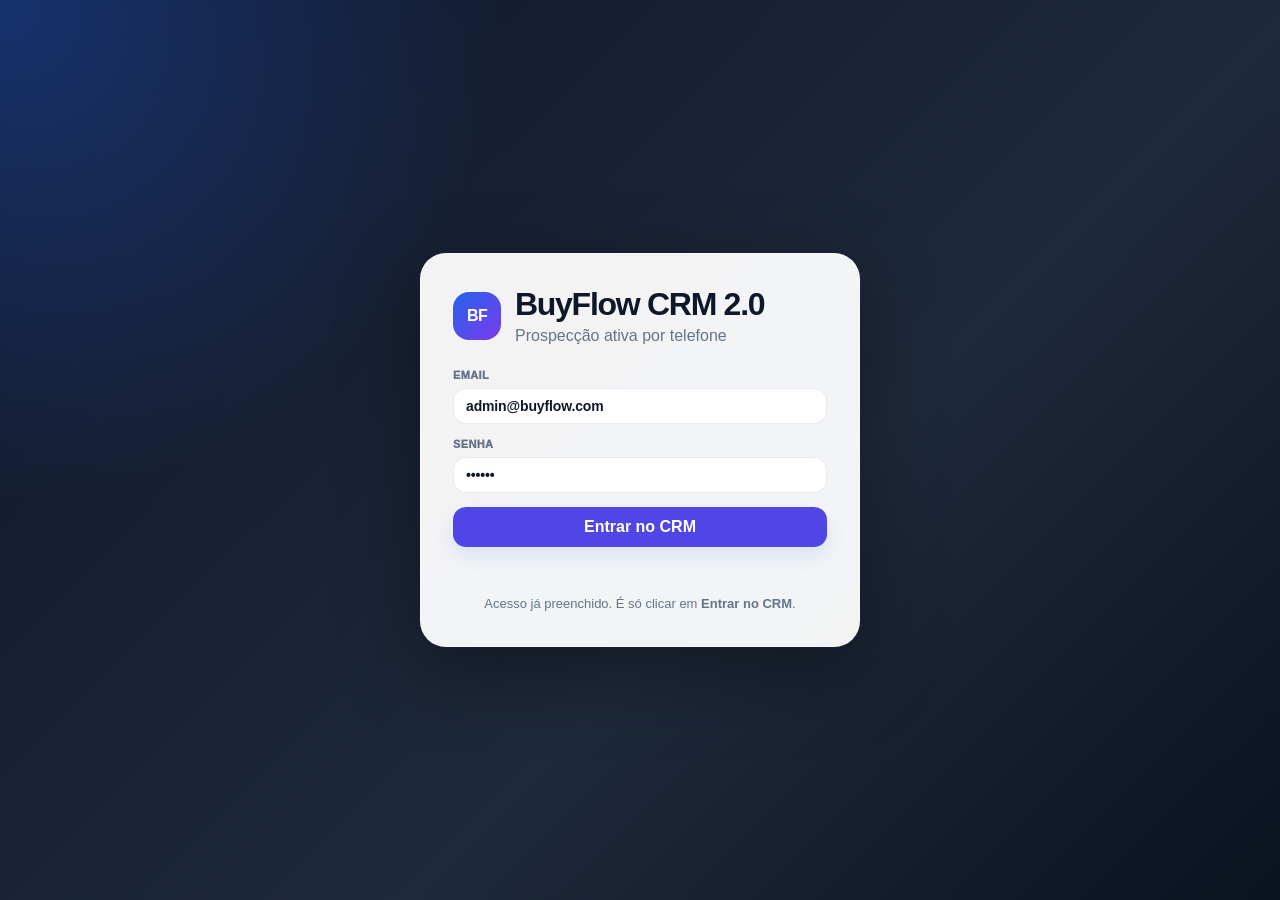
==== index.html @ d3665336 "Publicar site estatico do CRM" ====
<!DOCTYPE html>
<html lang="pt-BR">
<head>
  <meta charset="UTF-8" />
  <meta name="viewport" content="width=device-width, initial-scale=1.0" />
  <title>BuyFlow CRM 2.0 | Prospecção Ativa</title>
  <link rel="stylesheet" href="assets/styles.css" />
</head>
<body>
  <div id="loginView" class="login-shell">
    <form id="loginForm" class="login-card">
      <div class="login-brand">
        <div class="brand-mark">BF</div>
        <div>
          <h1 style="margin:0;letter-spacing:-.04em;">BuyFlow CRM 2.0</h1>
          <p style="margin:4px 0 0;color:#64748B;">Prospecção ativa por telefone</p>
        </div>
      </div>
      <div class="grid" style="gap:14px;">
        <div class="field">
          <label for="loginEmail">Email</label>
          <input id="loginEmail" name="email" class="input" type="email" value="admin@buyflow.com" placeholder="nome@empresa.com" autocomplete="email" required />
        </div>
        <div class="field">
          <label for="loginPassword">Senha</label>
          <input id="loginPassword" name="password" class="input" type="password" value="123456" placeholder="Sua senha de acesso" autocomplete="current-password" required />
        </div>
        <button class="btn" type="submit">Entrar no CRM</button>
        <div id="loginErrorMessage" style="color:var(--danger); font-size:13px; min-height:1.5em; text-align:center;"></div>
        <p style="margin:0;color:#64748B;font-size:13px;line-height:1.45; text-align:center;">Acesso já preenchido. É só clicar em <strong>Entrar no CRM</strong>.</p>
      </div>
    </form>
  </div>

  <div id="appView" class="app hidden">
    <aside id="sidebar" class="sidebar">
      <div class="sidebar-brand">
        <div class="brand-mark">BF</div>
        <div>
          <strong>BuyFlow CRM</strong>
          <small>Telefone • B2C local</small>
        </div>
      </div>
      <nav class="nav" id="nav"></nav>
      <div class="sidebar-footer">
        <button id="bfNotificationCard" type="button" class="bf-sidebar-notification-card" aria-label="Abrir central de notificações">
          <span id="bfNotificationIcon" class="bf-sidebar-notification-icon">🔔</span>
          <span class="bf-sidebar-notification-copy">
            <strong id="bfNotificationTitle">Notificações</strong>
            <small id="bfNotificationSnippet">Nada urgente agora.</small>
          </span>
          <span id="bfNotificationTone" class="bf-sidebar-notification-tone hidden">OK</span>
          <span id="bfNotificationBadge" class="profile-footer-alert-badge hidden">0</span>
        </button>
        <button id="profileSettingsBtn" type="button" class="sidebar-user-card profile-footer" aria-label="Abrir Perfil e Configurações" style="width: 100%; text-align: left; background: var(--sidebar-soft); border: 1px solid rgba(255,255,255,.08); padding: 14px; border-radius: 18px; display: flex; align-items: center; gap: 12px; color: #E2E8F0; transition: all 0.2s;">
          <span id="sidebarProfileAvatar" class="profile-footer-avatar" style="width: 32px; height: 32px; background: var(--primary); border-radius: 8px; display: grid; place-items: center; font-weight: 700; color: white;">BF</span>
          <span class="profile-footer-main" style="flex: 1; min-width: 0;">
            <strong id="sidebarUserName" style="display:block;color:white;font-size: 13px;white-space: nowrap;overflow: hidden;text-overflow: ellipsis;">—</strong>
            <small id="sidebarUserRole" style="color:#94A3B8;display:block;margin-top:2px;font-size: 11px;">BuyFlow CRM</small>
          </span>
          <span class="profile-footer-gear" aria-hidden="true">⚙️</span>
        </button>
      </div>
    </aside>

    <main class="main">
      <header class="topbar">
        <div style="display:flex;align-items:center;gap:12px;min-width:0;">
          <button id="mobileMenuBtn" class="mobile-menu">☰</button>
          <div class="page-title">
            <h1 id="pageTitle">Dashboard</h1>
            <p id="pageSubtitle">Visão geral da operação comercial</p>
          </div>
        </div>
        <div class="top-actions" id="pageActions"></div>
      </header>
      <section id="content" class="content"></section>
    </main>
  </div>

  <div id="modalRoot"></div>
  <div id="toastWrap" class="toast-wrap"></div>
  <div id="loading" class="loading hidden"><div><div class="spinner"></div><div>Processando...</div></div></div>

  <script src="assets/app.js"></script>
</body>
</html>
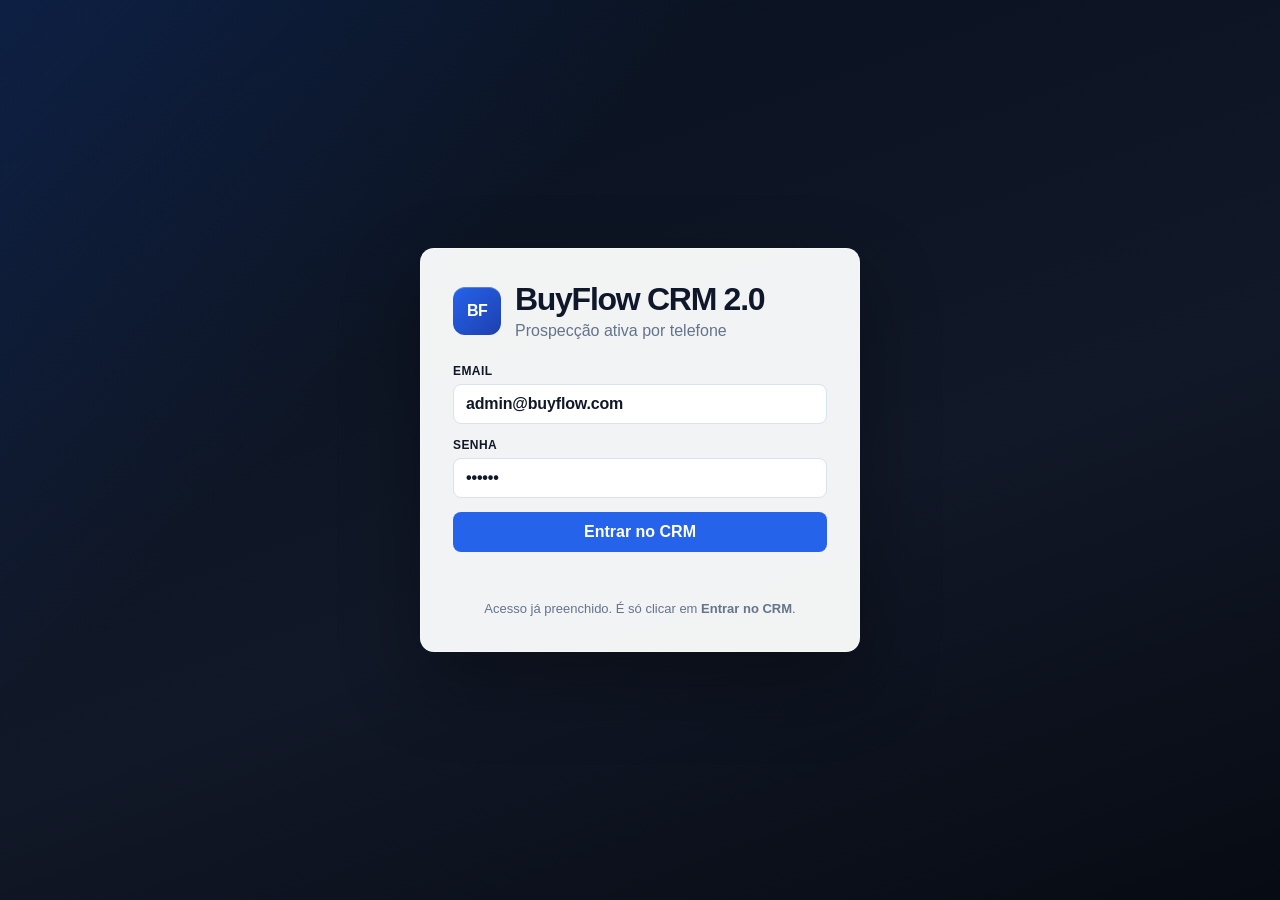
==== commit 190f79ea: "Melhorar acabamento visual do CRM" ====
--- a/index.html
+++ b/index.html
@@ -5,6 +5,7 @@
   <meta name="viewport" content="width=device-width, initial-scale=1.0" />
   <title>BuyFlow CRM 2.0 | Prospecção Ativa</title>
   <link rel="stylesheet" href="assets/styles.css" />
+  <link rel="stylesheet" href="assets/taste-polish.css" />
 </head>
 <body>
   <div id="loginView" class="login-shell">
@@ -55,7 +56,7 @@
         <button id="profileSettingsBtn" type="button" class="sidebar-user-card profile-footer" aria-label="Abrir Perfil e Configurações" style="width: 100%; text-align: left; background: var(--sidebar-soft); border: 1px solid rgba(255,255,255,.08); padding: 14px; border-radius: 18px; display: flex; align-items: center; gap: 12px; color: #E2E8F0; transition: all 0.2s;">
           <span id="sidebarProfileAvatar" class="profile-footer-avatar" style="width: 32px; height: 32px; background: var(--primary); border-radius: 8px; display: grid; place-items: center; font-weight: 700; color: white;">BF</span>
           <span class="profile-footer-main" style="flex: 1; min-width: 0;">
-            <strong id="sidebarUserName" style="display:block;color:white;font-size: 13px;white-space: nowrap;overflow: hidden;text-overflow: ellipsis;">—</strong>
+            <strong id="sidebarUserName" style="display:block;color:white;font-size: 13px;white-space: nowrap;overflow: hidden;text-overflow: ellipsis;">-</strong>
             <small id="sidebarUserRole" style="color:#94A3B8;display:block;margin-top:2px;font-size: 11px;">BuyFlow CRM</small>
           </span>
           <span class="profile-footer-gear" aria-hidden="true">⚙️</span>
--- a/assets/styles.css
+++ b/assets/styles.css
@@ -5388,7 +5388,7 @@
 
 
     /* =========================================================
-       BUYFLOW CRM — MODAL SYSTEM V4
+       BUYFLOW CRM - MODAL SYSTEM V4
        Padrão global: pop-ups profissionais com scroll interno real
        ========================================================= */
     html.modal-lock,
@@ -5822,7 +5822,7 @@
   
 
     /* =========================================================
-       FIX ESPECÍFICO — MODAL NOVA META
+       FIX ESPECÍFICO - MODAL NOVA META
        Corrige scroll interno, toque no celular e rodapé acessível.
        ========================================================= */
     body.modal-open {
@@ -8978,7 +8978,7 @@
 
 
     /* =========================================================
-       Central de Campanhas — redesenho visual isolado
+       Central de Campanhas - redesenho visual isolado
        ========================================================= */
     .campaigns-page {
       display: grid;
@@ -9629,7 +9629,7 @@
 
 
 /* =========================================================
-   DISCAGEM INTEGRADA — CSS da versão aprovada pelo usuário
+   DISCAGEM INTEGRADA - CSS da versão aprovada pelo usuário
    Fonte: CRM-BuyFlow-discagem-perguntas-respostas-apos-aprendizado.html
    ========================================================= */
 
@@ -11277,7 +11277,7 @@
     }
 
 
-    /* Perguntas e respostas feitas na ligação — mesmo modelo de Score de qualidade / Aprendizado prático */
+    /* Perguntas e respostas feitas na ligação - mesmo modelo de Score de qualidade / Aprendizado prático */
     .qa-evaluation-card .auto-eval-hero {
       grid-template-columns: minmax(0, 1fr) 150px;
     }
@@ -15129,7 +15129,7 @@
 
 
     /* =========================================================
-       BUYFLOW CRM — MODAL SYSTEM V4
+       BUYFLOW CRM - MODAL SYSTEM V4
        Padrão global: pop-ups profissionais com scroll interno real
        ========================================================= */
     html.modal-lock,
@@ -15563,7 +15563,7 @@
   
 
     /* =========================================================
-       FIX ESPECÍFICO — MODAL NOVA META
+       FIX ESPECÍFICO - MODAL NOVA META
        Corrige scroll interno, toque no celular e rodapé acessível.
        ========================================================= */
     body.modal-open {
@@ -18719,7 +18719,7 @@
 
 
     /* =========================================================
-       Central de Campanhas — redesenho visual isolado
+       Central de Campanhas - redesenho visual isolado
        ========================================================= */
     .campaigns-page {
       display: grid;
@@ -19369,7 +19369,7 @@
 
 
     /* =========================================================
-       BuyFlow Discagem — Polimento visual + Modo Foco
+       BuyFlow Discagem - Polimento visual + Modo Foco
        Mantém o motor atual e melhora apenas a apresentação.
        ========================================================= */
     :root {
@@ -20403,7 +20403,7 @@
     }
 
 
-    /* Avaliação V8 — avaliação por IA + ação fixa */
+    /* Avaliação V8 - avaliação por IA + ação fixa */
     .auto-evaluation-card {
       position: relative;
       overflow: hidden;
@@ -20462,7 +20462,7 @@
 
   
 
-    /* V7 — refinamento visual do Registrar Resultado + notificações compactas */
+    /* V7 - refinamento visual do Registrar Resultado + notificações compactas */
     .toast-wrap,
     body.dark .toast-wrap {
       position: fixed !important;
@@ -20763,7 +20763,7 @@
     }
 
 
-    /* V8 — barra de ação fixa e avaliação rápida */
+    /* V8 - barra de ação fixa e avaliação rápida */
     body { padding-bottom: 118px; }
     .content { padding-bottom: 128px !important; }
 
@@ -21368,7 +21368,7 @@
 
 
 
-    /* Análise V3 — central inteligente da Discagem */
+    /* Análise V3 - central inteligente da Discagem */
     .analysis-v3-shell { gap: 18px; }
     .analysis-v3-hero {
       border-radius: 30px;
@@ -21545,7 +21545,7 @@
   
 
 /* =========================================================
-   BUYFLOW — Análise e Metas v4: design mais separado e funcional
+   BUYFLOW - Análise e Metas v4: design mais separado e funcional
    ========================================================= */
 .analysis-pro-shell,
 .goals-pro-shell {
@@ -22106,7 +22106,7 @@
   
 
     /* =========================================================
-       BUYFLOW CRM — REFINAMENTO PREMIUM GLOBAL V1
+       BUYFLOW CRM - REFINAMENTO PREMIUM GLOBAL V1
        Aplica o mesmo padrão visual de Discagem, Análise e Metas
        nas páginas restantes: Dashboard, Leads, Pipeline, Contatos,
        Follow-ups, Reuniões, Campanhas, Detalhes e Usuários.
@@ -22709,7 +22709,7 @@
   
 
     /* =========================================================
-       FIX FINAL — remover espaço branco embaixo das páginas
+       FIX FINAL - remover espaço branco embaixo das páginas
        Motivo: o padding-bottom global foi criado para a barra fixa da Discagem,
        mas estava afetando Campanhas/Pipeline e deixando sobra branca no final.
        ========================================================= */
@@ -22756,7 +22756,7 @@
 
 
     /* =========================================================
-       FIX DEFINITIVO — remover sobra branca no fim da Discagem
+       FIX DEFINITIVO - remover sobra branca no fim da Discagem
        A barra fixa não deve criar rolagem extra gigante.
        Mantém apenas o respiro mínimo para não cobrir o botão final.
        ========================================================= */
@@ -23212,7 +23212,7 @@
 
 
     /* =========================================================
-       AJUSTE FINAL — remover título/subtítulo superior das páginas
+       AJUSTE FINAL - remover título/subtítulo superior das páginas
        e refinar o tema escuro do CRM inteiro
        ========================================================= */
 
@@ -23265,7 +23265,7 @@
       }
     }
 
-    /* Tema escuro premium — mais contraste, menos cinza lavado e cards mais elegantes */
+    /* Tema escuro premium - mais contraste, menos cinza lavado e cards mais elegantes */
     body.dark {
       color-scheme: dark;
       --bg: #050914;
@@ -23766,7 +23766,7 @@
   
 
     /* =========================================================
-       AJUSTE FINAL V2 — remove a faixa branca vazia do topo
+       AJUSTE FINAL V2 - remove a faixa branca vazia do topo
        e padroniza filtros no modelo premium da Discagem
        ========================================================= */
     @media (min-width: 1025px) {
@@ -24038,7 +24038,7 @@
 
 
 
-    /* Notificação operacional acima do perfil — card pequeno, útil e clicável */
+    /* Notificação operacional acima do perfil - card pequeno, útil e clicável */
     .sidebar-footer {
       gap: 10px !important;
     }
@@ -24257,7 +24257,7 @@
 
 
     /* =========================================================
-       FILTROS FINAIS PREMIUM — padrão único do site inteiro
+       FILTROS FINAIS PREMIUM - padrão único do site inteiro
        Objetivo: blocos compactos, bonitos, organizados e com pouco espaço.
        Aplica em: Leads, Discagem, Follow-ups, Contatos, Reuniões,
        Campanhas, Pipeline, Análise e Metas.
@@ -24839,7 +24839,7 @@
 
 
     /* =========================================================
-       PADRÃO FINAL DOS POP-UPS — BuyFlow CRM
+       PADRÃO FINAL DOS POP-UPS - BuyFlow CRM
        Analisado e aplicado para: confirmação, lead, detalhes, CSV,
        backup, reuniões, follow-ups, campanha, pipeline, metas, usuários,
        configurações e diagnóstico da discagem.
@@ -25113,7 +25113,7 @@
 
 
 
-    /* Tema cinza escuro — quase preto, confortável para os olhos */
+    /* Tema cinza escuro - quase preto, confortável para os olhos */
     body.gray {
       --bg: #e8edf4;
       --card: #f6f8fb;
@@ -25229,7 +25229,7 @@
   
 
     /* =========================================================
-       AJUSTE FINAL — TEMA CINZA ESCURO + FILTROS MODELO PREMIUM
+       AJUSTE FINAL - TEMA CINZA ESCURO + FILTROS MODELO PREMIUM
        Base visual inspirada no modelo enviado pelo Guilherme.
        ========================================================= */
 
@@ -26136,7 +26136,7 @@
   
 
     /* =========================================================
-       FILTROS VERSÃO FINAL — só o filtro, sem título em cima
+       FILTROS VERSÃO FINAL - só o filtro, sem título em cima
        Base visual inspirada no modelo enviado pelo Guilherme.
        ========================================================= */
 
@@ -26649,7 +26649,7 @@
   
 
 /* =========================================================
-   CORREÇÃO FINAL — FILTROS NO MODELO ENVIADO PELO GUILHERME
+   CORREÇÃO FINAL - FILTROS NO MODELO ENVIADO PELO GUILHERME
    Objetivo: parar de inventar outro layout e seguir o card compacto:
    caixa limpa + header pequeno + campos alinhados + botões pequenos.
    ========================================================= */
@@ -27215,7 +27215,7 @@
 
 
 /* =========================================================
-   BUYFLOW CRM — FILTROS EXATOS NO MODELO SOLICITADO
+   BUYFLOW CRM - FILTROS EXATOS NO MODELO SOLICITADO
    ========================================================= */
 .bf-smart-filter {
   width: 100%;
@@ -27426,7 +27426,7 @@
 
   
     /* =========================================================
-       CORREÇÃO DEFINITIVA — BOTÕES DOS FILTROS SEM ESPAÇO VAZIO
+       CORREÇÃO DEFINITIVA - BOTÕES DOS FILTROS SEM ESPAÇO VAZIO
        Regra:
        - Botões de ação ficam agrupados.
        - Botão Limpar / Limpar filtros fica sempre à direita do grupo.
@@ -27578,7 +27578,7 @@
 
   
     /* =========================================================
-       AJUSTE DISCAGEM — FILA COM FILTROS LADO A LADO
+       AJUSTE DISCAGEM - FILA COM FILTROS LADO A LADO
        E MODO FOCO SEM FILTRO SUPERIOR
        ========================================================= */
 
@@ -27717,7 +27717,7 @@
 
   
     /* =========================================================
-       AJUSTE FILA — SEM CABEÇALHO E CHIPS COM NOMES LEGÍVEIS
+       AJUSTE FILA - SEM CABEÇALHO E CHIPS COM NOMES LEGÍVEIS
        ========================================================= */
     [data-bf-page-filter="dialer-queue"] .bf-smart-filter-head {
       display: none !important;
--- a/assets/taste-polish.css
+++ b/assets/taste-polish.css
@@ -0,0 +1,462 @@
+/*
+  Taste-skill pass for BuyFlow CRM.
+  Scope: product UI polish, not a landing-page redesign.
+*/
+
+:root {
+  --primary: #2563eb;
+  --primary-dark: #1d4ed8;
+  --primary-light: rgba(37, 99, 235, .11);
+  --purple: #2563eb;
+  --sidebar: #0b1220;
+  --sidebar-soft: #121b2d;
+  --bg: #f3f6fb;
+  --card: #ffffff;
+  --text: #101828;
+  --muted: #667085;
+  --border: #d9e2ef;
+  --success: #079455;
+  --warning: #dc6803;
+  --danger: #d92d20;
+  --radius: 10px;
+  --radius-sm: 8px;
+  --radius-lg: 14px;
+  --shadow: 0 1px 2px rgba(16, 24, 40, .05), 0 1px 3px rgba(16, 24, 40, .08);
+  --shadow-lg: 0 16px 40px rgba(16, 24, 40, .12);
+  --focus-ring: 0 0 0 3px rgba(37, 99, 235, .18);
+}
+
+body.dark {
+  --bg: #070b13;
+  --card: #0d1423;
+  --text: #f4f7fb;
+  --muted: #9aa8bd;
+  --border: rgba(148, 163, 184, .22);
+  --sidebar: #060a12;
+  --sidebar-soft: #111a2b;
+  --primary: #60a5fa;
+  --primary-dark: #3b82f6;
+  --primary-light: rgba(96, 165, 250, .14);
+  --shadow: 0 1px 2px rgba(0, 0, 0, .28), 0 12px 28px rgba(0, 0, 0, .22);
+  --shadow-lg: 0 22px 55px rgba(0, 0, 0, .34);
+  --focus-ring: 0 0 0 3px rgba(96, 165, 250, .25);
+}
+
+html {
+  background: var(--bg);
+}
+
+body {
+  background:
+    linear-gradient(180deg, rgba(37, 99, 235, .035), transparent 260px),
+    var(--bg);
+  letter-spacing: 0;
+}
+
+.app {
+  grid-template-columns: 272px minmax(0, 1fr);
+}
+
+.sidebar {
+  background: linear-gradient(180deg, var(--sidebar), #080e1a);
+  border-right: 1px solid rgba(255, 255, 255, .08);
+  box-shadow: none;
+}
+
+.brand-mark,
+.sidebar-brand .brand-mark,
+#sidebarProfileAvatar {
+  background: linear-gradient(135deg, #2563eb, #1e40af) !important;
+  border-radius: 12px !important;
+  box-shadow: inset 0 1px 0 rgba(255, 255, 255, .24);
+}
+
+.sidebar-brand {
+  padding-bottom: 18px;
+  border-bottom-color: rgba(255, 255, 255, .12);
+}
+
+.nav {
+  gap: 6px;
+}
+
+.nav-btn {
+  min-height: 44px;
+  border: 1px solid transparent;
+  border-radius: var(--radius);
+  color: #a9b8cf;
+  transition: background-color .18s ease, border-color .18s ease, color .18s ease, transform .18s ease;
+}
+
+.nav-btn:hover {
+  background: rgba(255, 255, 255, .07);
+  border-color: rgba(255, 255, 255, .08);
+  color: #f8fafc;
+  transform: translateX(1px);
+}
+
+.nav-btn.active {
+  background: rgba(37, 99, 235, .95);
+  border-color: rgba(147, 197, 253, .28);
+  color: #ffffff;
+  box-shadow: inset 0 1px 0 rgba(255, 255, 255, .18);
+}
+
+.nav-icon,
+.follow-icon,
+.campaigns-summary-icon,
+.settings-v5-title-icon,
+.backup-center-icon,
+.modal-icon {
+  display: inline-grid;
+  place-items: center;
+  line-height: 1;
+}
+
+.nav-icon {
+  width: 28px;
+  height: 28px;
+  border-radius: 8px;
+  background: rgba(255, 255, 255, .07);
+  font-size: 15px;
+}
+
+.nav-btn.active .nav-icon {
+  background: rgba(255, 255, 255, .16);
+}
+
+.sidebar-footer .sidebar-user-card,
+.bf-sidebar-notification-card {
+  border-radius: var(--radius-lg) !important;
+  background: rgba(255, 255, 255, .06) !important;
+  border-color: rgba(255, 255, 255, .10) !important;
+}
+
+.main {
+  background: transparent;
+}
+
+.topbar {
+  min-height: 64px !important;
+  padding: 12px 24px !important;
+  justify-content: space-between !important;
+  background: rgba(243, 246, 251, .88) !important;
+  border-bottom: 1px solid rgba(217, 226, 239, .86) !important;
+  box-shadow: 0 8px 24px rgba(16, 24, 40, .04) !important;
+}
+
+body.dark .topbar {
+  background: rgba(7, 11, 19, .86) !important;
+  border-bottom-color: rgba(148, 163, 184, .18) !important;
+}
+
+.topbar > div:first-child {
+  flex: 1 1 auto !important;
+  min-width: 0 !important;
+}
+
+.page-title h1 {
+  font-size: 21px !important;
+  font-weight: 760 !important;
+  letter-spacing: 0 !important;
+}
+
+.page-title p {
+  color: var(--muted) !important;
+  line-height: 1.35;
+}
+
+.content {
+  width: 100%;
+  padding: 24px !important;
+  gap: 18px !important;
+}
+
+.card,
+.metric-card,
+.kpi-card,
+.lead-card,
+.follow-alert-card,
+.campaign-card,
+.pipeline-card,
+.modal,
+.toast {
+  border-radius: var(--radius) !important;
+  border-color: var(--border) !important;
+  box-shadow: var(--shadow) !important;
+}
+
+.card,
+.metric-card,
+.kpi-card,
+.lead-card,
+.follow-alert-card {
+  background: color-mix(in srgb, var(--card) 96%, var(--primary) 4%) !important;
+}
+
+body.dark .card,
+body.dark .metric-card,
+body.dark .kpi-card,
+body.dark .lead-card,
+body.dark .follow-alert-card {
+  background: color-mix(in srgb, var(--card) 94%, var(--primary) 6%) !important;
+}
+
+.card-header {
+  padding: 16px 18px !important;
+  border-bottom-color: var(--border) !important;
+}
+
+.card-header h2,
+.card-header h3 {
+  letter-spacing: 0 !important;
+  font-weight: 760 !important;
+}
+
+.metric-card,
+.kpi-card {
+  transition: border-color .18s ease, box-shadow .18s ease, transform .18s ease !important;
+}
+
+.metric-card:hover,
+.kpi-card:hover {
+  border-color: rgba(37, 99, 235, .24) !important;
+  box-shadow: var(--shadow-lg) !important;
+  transform: translateY(-1px) !important;
+}
+
+.metric-value,
+.kpi-card-value,
+.analysis-pro-kpi strong,
+.goals-pro-kpi strong {
+  letter-spacing: 0 !important;
+  font-variant-numeric: tabular-nums;
+}
+
+.btn,
+button,
+.input,
+.select,
+.textarea {
+  font: inherit;
+}
+
+.btn {
+  min-height: 40px;
+  border-radius: var(--radius-sm) !important;
+  background: var(--primary);
+  color: #ffffff;
+  box-shadow: none !important;
+  font-weight: 700;
+  letter-spacing: 0;
+  transition: background-color .18s ease, border-color .18s ease, color .18s ease, transform .16s ease !important;
+}
+
+.btn:hover {
+  background: var(--primary-dark);
+  transform: translateY(-1px);
+}
+
+.btn:active {
+  transform: translateY(0) scale(.99);
+}
+
+.btn.secondary,
+.btn.ghost {
+  background: var(--card) !important;
+  color: var(--text) !important;
+  border-color: var(--border) !important;
+}
+
+.btn.secondary:hover,
+.btn.ghost:hover {
+  background: var(--primary-light) !important;
+  border-color: rgba(37, 99, 235, .30) !important;
+  color: var(--primary) !important;
+}
+
+.btn.danger {
+  background: var(--danger) !important;
+  color: #ffffff !important;
+}
+
+.btn.success {
+  background: var(--success) !important;
+  color: #ffffff !important;
+}
+
+.btn.warning {
+  background: var(--warning) !important;
+  color: #ffffff !important;
+}
+
+.input,
+.select,
+.textarea {
+  min-height: 40px;
+  border-radius: var(--radius-sm) !important;
+  background: var(--card) !important;
+  border-color: var(--border) !important;
+  color: var(--text) !important;
+  box-shadow: none !important;
+}
+
+.input::placeholder,
+.textarea::placeholder {
+  color: color-mix(in srgb, var(--muted) 72%, transparent);
+}
+
+.input:focus,
+.select:focus,
+.textarea:focus,
+.btn:focus-visible,
+.nav-btn:focus-visible,
+.mobile-menu:focus-visible,
+a:focus-visible {
+  outline: none !important;
+  border-color: var(--primary) !important;
+  box-shadow: var(--focus-ring) !important;
+}
+
+.field {
+  gap: 6px !important;
+}
+
+.field label {
+  color: var(--text) !important;
+  font-size: 12px !important;
+  font-weight: 760 !important;
+}
+
+.table-wrap {
+  border-radius: var(--radius);
+  border: 1px solid var(--border);
+  background: var(--card);
+}
+
+.table-wrap table {
+  border-collapse: separate;
+  border-spacing: 0;
+}
+
+th {
+  position: sticky;
+  top: 0;
+  z-index: 1;
+  background: color-mix(in srgb, var(--card) 92%, var(--bg) 8%);
+  letter-spacing: .04em !important;
+}
+
+td,
+th {
+  border-bottom-color: var(--border) !important;
+}
+
+tr:hover td {
+  background: var(--primary-light) !important;
+}
+
+.badge {
+  border-radius: 999px !important;
+  font-weight: 700 !important;
+}
+
+.modal-backdrop {
+  background: rgba(8, 13, 24, .58) !important;
+  backdrop-filter: blur(6px);
+}
+
+.modal {
+  background: var(--card) !important;
+  color: var(--text) !important;
+}
+
+.modal-header,
+.modal-footer {
+  border-color: var(--border) !important;
+}
+
+.toast {
+  background: var(--card) !important;
+  color: var(--text) !important;
+}
+
+.login-shell {
+  background:
+    linear-gradient(135deg, rgba(37, 99, 235, .18), transparent 34%),
+    linear-gradient(160deg, #08111f, #111827 58%, #070b13) !important;
+}
+
+.login-card {
+  border-radius: var(--radius-lg) !important;
+  box-shadow: 0 30px 80px rgba(0, 0, 0, .32) !important;
+}
+
+.mobile-menu {
+  border-radius: var(--radius-sm) !important;
+}
+
+@media (max-width: 1120px) {
+  .app {
+    grid-template-columns: 1fr;
+  }
+
+  .sidebar {
+    display: flex !important;
+    width: min(300px, calc(100vw - 32px));
+    left: 16px !important;
+    top: 16px !important;
+    height: calc(100dvh - 32px) !important;
+    transform: translateX(calc(-100% - 32px));
+    transition: transform .22s ease !important;
+    border-radius: var(--radius-lg);
+  }
+
+  .sidebar.open {
+    transform: translateX(0);
+  }
+}
+
+@media (max-width: 720px) {
+  .topbar {
+    align-items: flex-start !important;
+    flex-direction: column !important;
+    padding: 12px 14px !important;
+  }
+
+  .topbar > div:first-child,
+  .top-actions {
+    width: 100% !important;
+  }
+
+  .top-actions {
+    justify-content: flex-start !important;
+  }
+
+  .top-actions > .btn,
+  .filters .btn,
+  .filters .select,
+  .filters .input {
+    width: 100%;
+  }
+
+  .content {
+    padding: 14px !important;
+  }
+
+  .card-header,
+  .lead-card-main {
+    align-items: flex-start !important;
+  }
+}
+
+@media (prefers-reduced-motion: reduce) {
+  *,
+  *::before,
+  *::after {
+    animation-duration: .001ms !important;
+    animation-iteration-count: 1 !important;
+    scroll-behavior: auto !important;
+    transition-duration: .001ms !important;
+  }
+}
